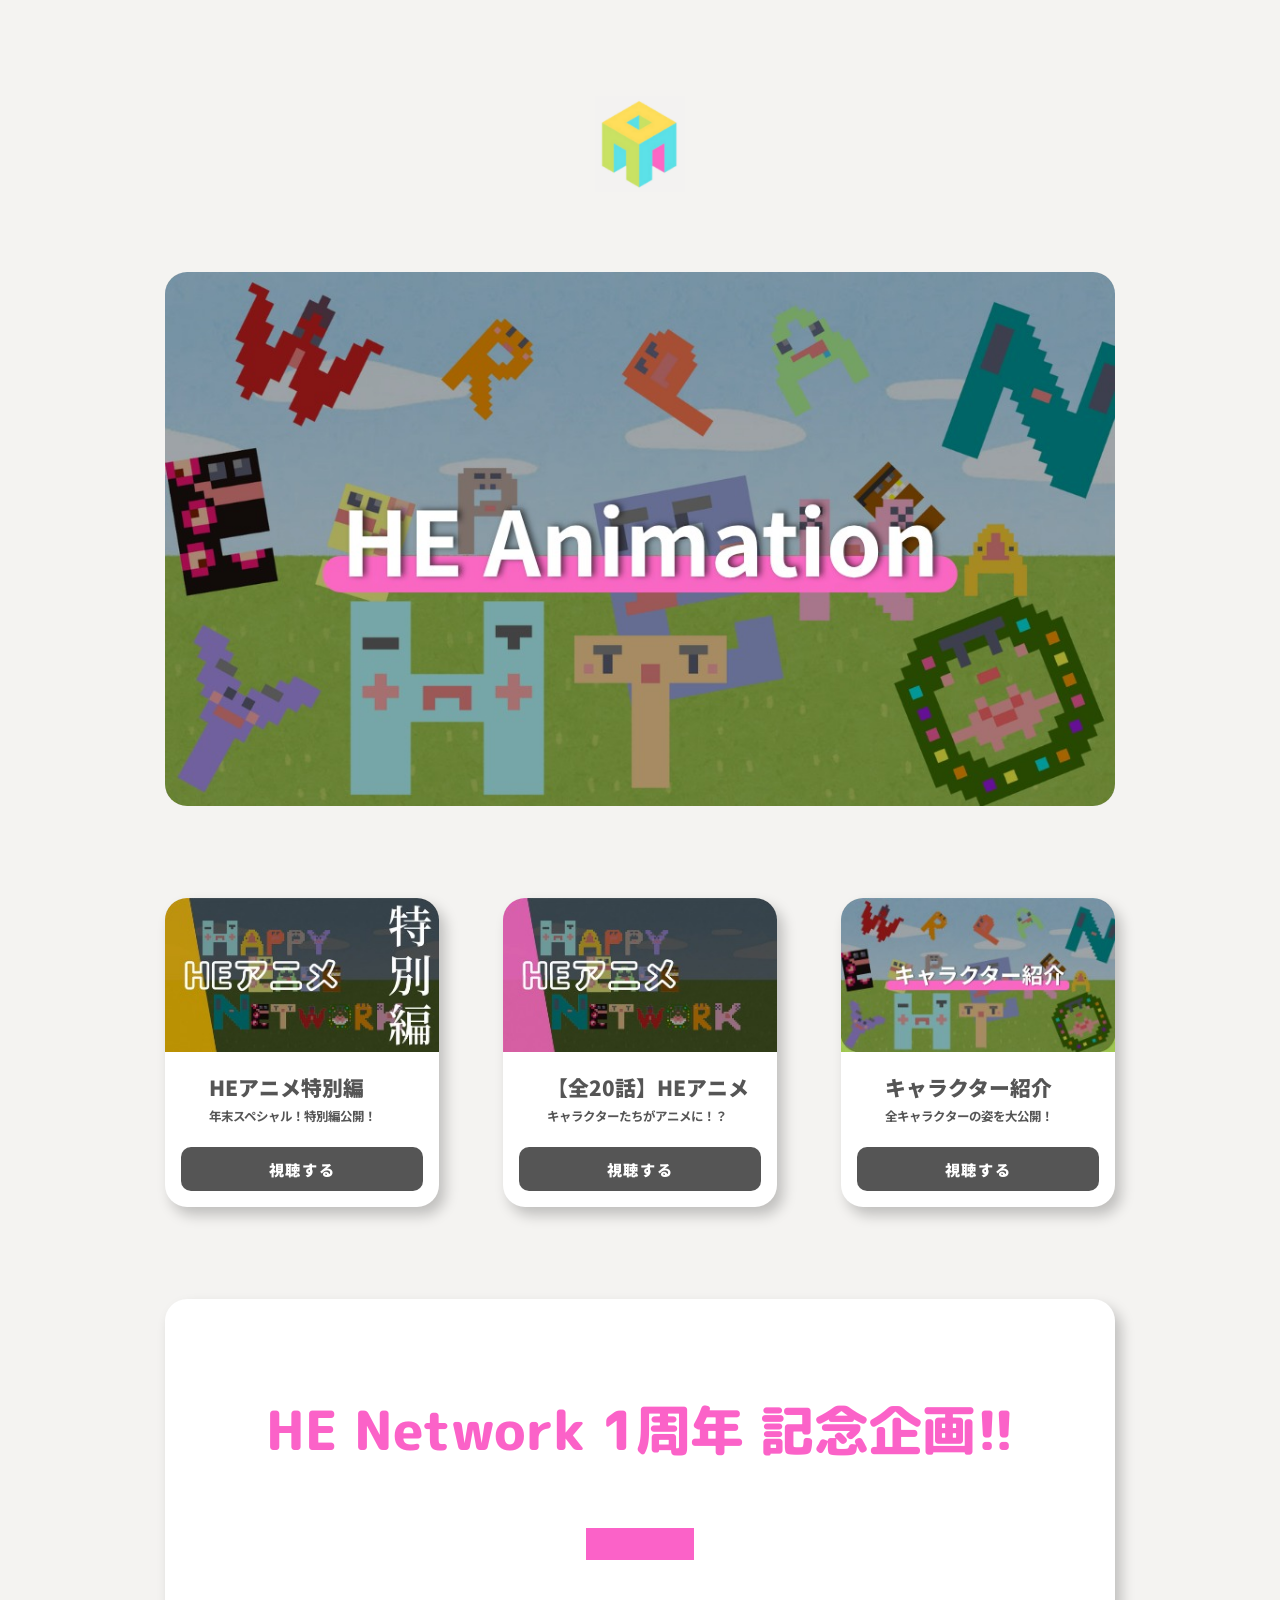
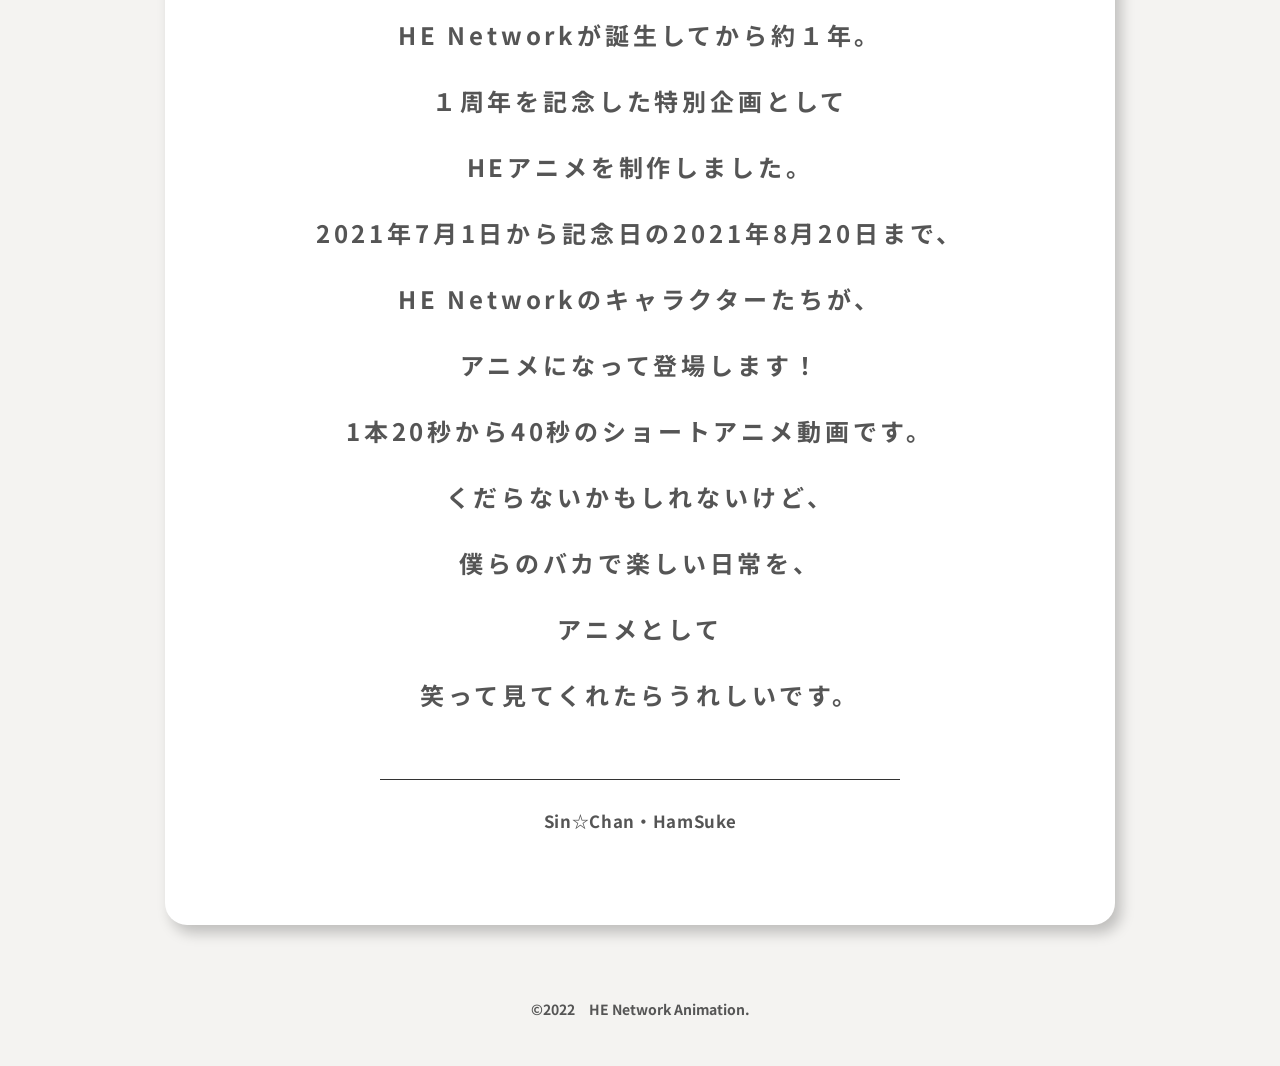
==== index.html @ 5e0a289a "Add files via upload" ====
<!DOCTYPE html>
<html lang="ja">
<head>
  <meta charset="UTF-8">
  <meta name="viewport" content="width=device-width, initial-scale=1">
  <title>HE Animation | HE Network</title>
  <meta name="description" content="HE Network 1周年記念企画「HEアニメ」。キャラクターたちがアニメになって登場します。">
  <link rel="preconnect" href="https://fonts.googleapis.com">
  <link rel="preconnect" href="https://fonts.gstatic.com" crossorigin>
  <link href="https://fonts.googleapis.com/css2?family=M+PLUS+Rounded+1c:wght@800&family=Noto+Sans+JP:wght@500;700;900&display=swap" rel="stylesheet">
  <link rel="stylesheet" href="css/style.css">
</head>
<body>
  <header class="site-header">
    <a href="#" aria-label="HE Network"><img class="logo" src="images/logo.png" alt="HE Network ロゴ"></a>
  </header>

  <main class="container">
    <section class="hero" aria-labelledby="hero-title">
      <img src="images/hero.jpg" alt="">
      <h1 id="hero-title" class="visually-hidden">HE Animation</h1>
    </section>

    <section class="cards" aria-label="動画一覧">
      <article class="card">
        <img src="images/card1.jpg" alt="HEアニメ特別編のサムネイル">
        <div class="card-body">
          <h2>HEアニメ特別編</h2>
          <p>年末スペシャル！特別編公開！</p>
          <a class="btn" href="#" data-title="HEアニメ特別編">視聴する</a>
        </div>
      </article>
      <article class="card">
        <img src="images/card2.jpg" alt="HEアニメ全20話のサムネイル">
        <div class="card-body">
          <h2>【全20話】HEアニメ</h2>
          <p>キャラクターたちがアニメに！？</p>
          <a class="btn" href="#" data-title="【全20話】HEアニメ">視聴する</a>
        </div>
      </article>
      <article class="card">
        <img src="images/card3.jpg" alt="キャラクター紹介のサムネイル">
        <div class="card-body">
          <h2>キャラクター紹介</h2>
          <p>全キャラクターの姿を大公開！</p>
          <a class="btn" href="characters.html" data-title="キャラクター紹介">視聴する</a>
        </div>
      </article>
    </section>

    <section class="about">
      <h2 class="about-title">HE Network 1周年 記念企画!!</h2>
      <div class="bar" aria-hidden="true"></div>
      <div class="about-text">
        <p>HE Networkが誕生してから約１年。</p>
        <p>１周年を記念した特別企画として</p>
        <p>HEアニメを制作しました。</p>
        <p>2021年7月1日から記念日の2021年8月20日まで、</p>
        <p>HE Networkのキャラクターたちが、</p>
        <p>アニメになって登場します！</p>
        <p>1本20秒から40秒のショートアニメ動画です。</p>
        <p>くだらないかもしれないけど、</p>
        <p>僕らのバカで楽しい日常を、</p>
        <p>アニメとして</p>
        <p>笑って見てくれたらうれしいです。</p>
      </div>
      <hr>
      <p class="credit">Sin☆Chan・HamSuke</p>
    </section>
  </main>

  <footer class="site-footer">
    <small>©2022　HE Network Animation.</small>
  </footer>

  <script src="js/main.js"></script>
</body>
</html>
---- css/style.css ----
:root{
  --bg:#f4f3f1;
  --pink:#fb62c8;
  --text:#555;
  --btn:#555;
  --radius:22px;
  --shadow:6px 8px 14px rgba(0,0,0,.22);
}
*,*::before,*::after{box-sizing:border-box}
html{scroll-behavior:smooth}
body{
  margin:0;background:var(--bg);color:var(--text);
  font-family:"Noto Sans JP",system-ui,sans-serif;font-weight:700;
  line-height:1.6;-webkit-font-smoothing:antialiased;
}
img{display:block;max-width:100%}
.visually-hidden{position:absolute;width:1px;height:1px;overflow:hidden;clip:rect(0 0 0 0);white-space:nowrap}

.site-header{padding:96px 0 0;text-align:center}
.logo{width:90px;height:auto;margin:0 auto}

.container{width:min(950px,100% - 40px);margin:0 auto}

/* Hero */
.hero{margin-top:80px;border-radius:var(--radius);overflow:hidden;animation:hero-in .9s cubic-bezier(.2,.7,.2,1) both}
.hero img{width:100%;height:auto}
@keyframes hero-in{from{opacity:0;transform:scale(.97)}to{opacity:1;transform:none}}

/* Cards */
.cards{display:grid;grid-template-columns:repeat(3,1fr);gap:64px;margin-top:92px}
.card{
  background:#fff;border-radius:var(--radius);overflow:hidden;
  box-shadow:var(--shadow);display:flex;flex-direction:column;
  transition:transform .25s ease,box-shadow .25s ease;
}
.card:hover{transform:translateY(-4px);box-shadow:8px 12px 18px rgba(0,0,0,.26)}
.card img{width:100%;aspect-ratio:292/164;object-fit:cover}
.card-body{padding:22px 16px 16px;display:flex;flex-direction:column;align-items:stretch;text-align:left;flex:1}
.card h2{margin:0 0 6px;padding-left:28px;text-align:left;font-size:1.3rem;font-weight:900;line-height:1.3;color:var(--text)}
.card p{margin:0 0 20px;padding-left:28px;text-align:left;font-size:.78rem;font-weight:700;color:var(--text)}
.btn{
  margin-top:auto;display:block;text-align:center;text-decoration:none;
  background:var(--btn);color:#fff;font-weight:900;font-size:.95rem;
  padding:10px 0;border-radius:10px;letter-spacing:.1em;transition:background .2s;
}
.btn:hover{background:var(--pink)}
.btn:focus-visible{outline:3px solid var(--pink);outline-offset:3px}

/* About */
.about{
  margin-top:92px;background:#fff;border-radius:var(--radius);
  box-shadow:var(--shadow);padding:96px 24px 90px;text-align:center;
}
.about-title{
  margin:0;font-family:"M PLUS Rounded 1c","Noto Sans JP",sans-serif;font-weight:800;
  font-size:clamp(1.6rem,5.4vw,3.4rem);color:var(--pink);line-height:1.3;
}
.bar{width:108px;height:32px;background:var(--pink);margin:62px auto 52px}
.about-text p{
  margin:0 0 .85em;font-size:clamp(.95rem,2.4vw,1.5rem);
  letter-spacing:.16em;line-height:1.9;color:var(--text);
}
.about hr{width:min(520px,80%);border:0;border-top:1.5px solid #333;margin:62px auto 28px}
.credit{margin:0;font-size:1.05rem;letter-spacing:.04em}

.site-footer{text-align:center;padding:70px 20px 44px;font-size:1.05rem;color:var(--text)}

.js .about-text p{opacity:0;transform:translateY(10px);transition:opacity .6s ease,transform .6s ease}
.js .about-text p.is-visible{opacity:1;transform:none}

@media (max-width:820px){
  .cards{grid-template-columns:1fr;gap:36px;max-width:420px;margin-inline:auto}
  .site-header{padding-top:56px}
  .hero{margin-top:48px}
  .about{padding:64px 16px 60px}
  .bar{margin:40px auto 36px}
}
@media (prefers-reduced-motion:reduce){
  *{animation:none!important;transition:none!important}
  .js .about-text p{opacity:1;transform:none}
}
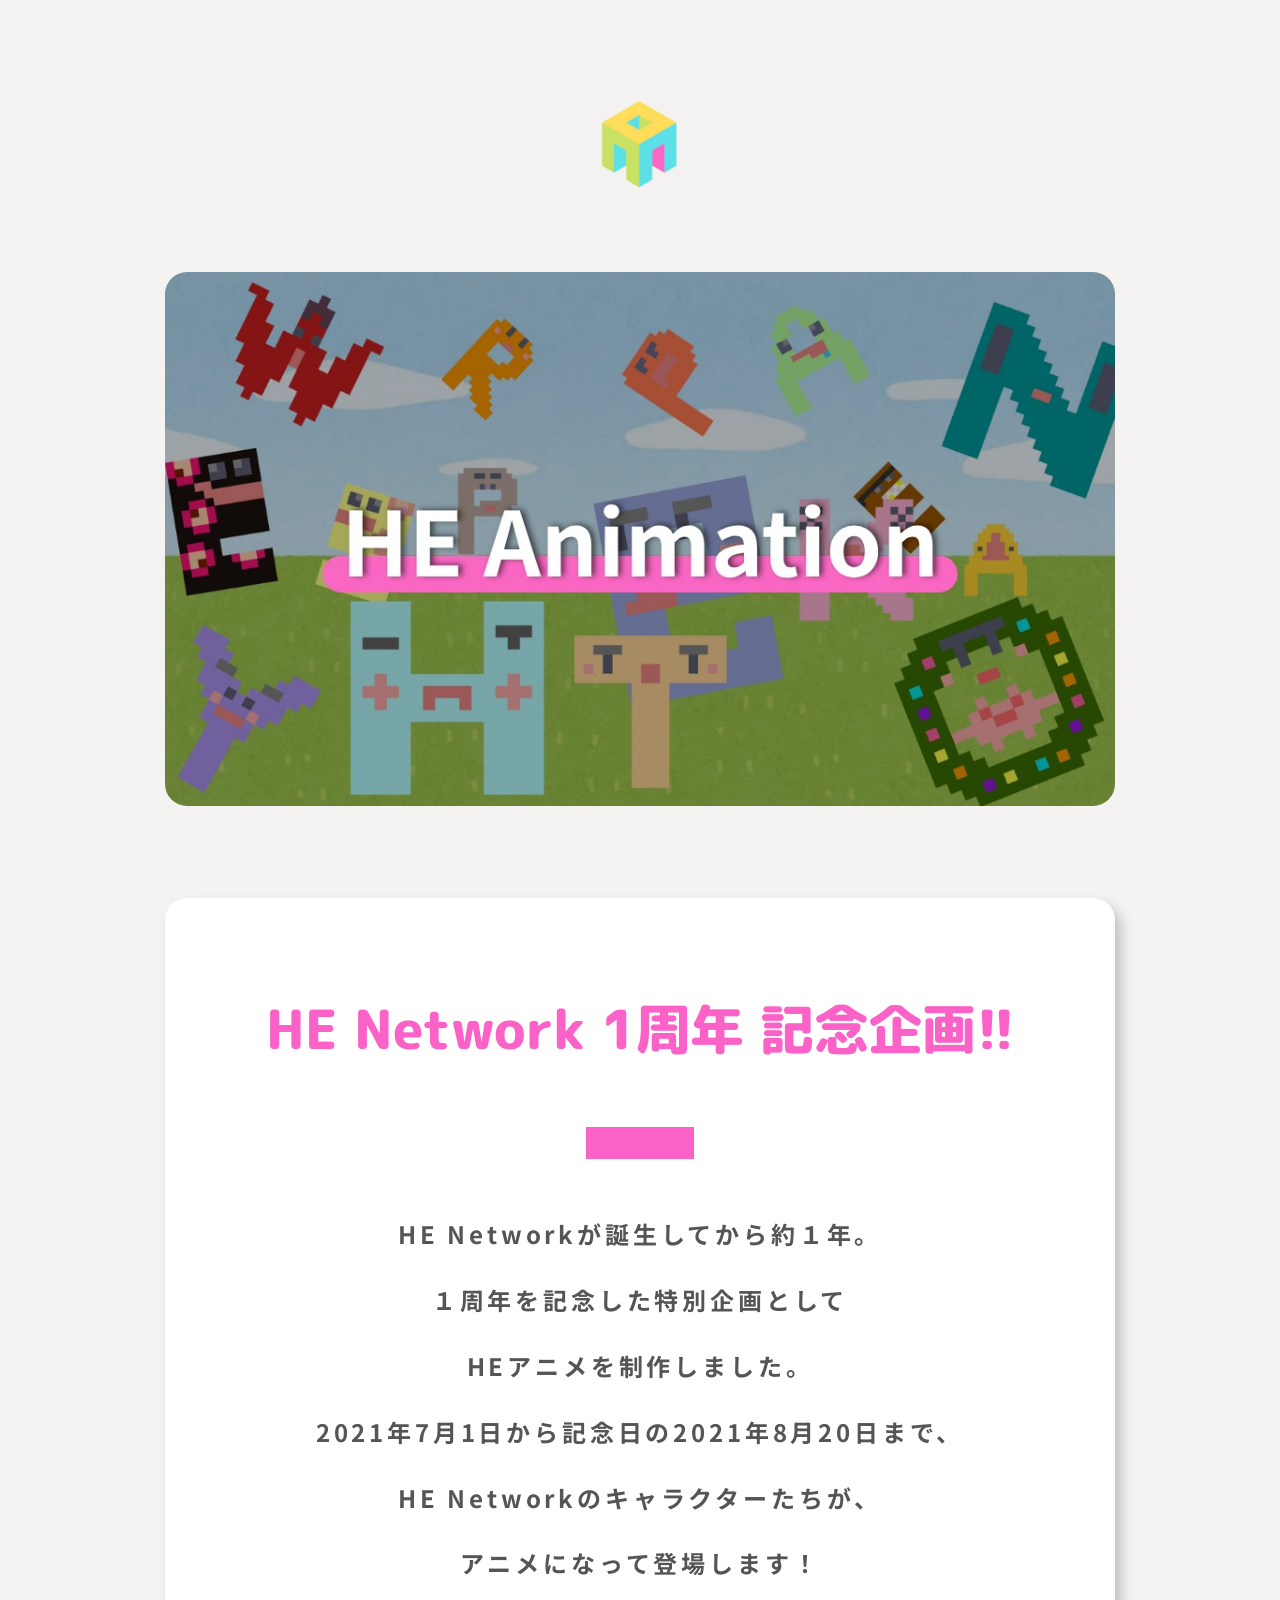
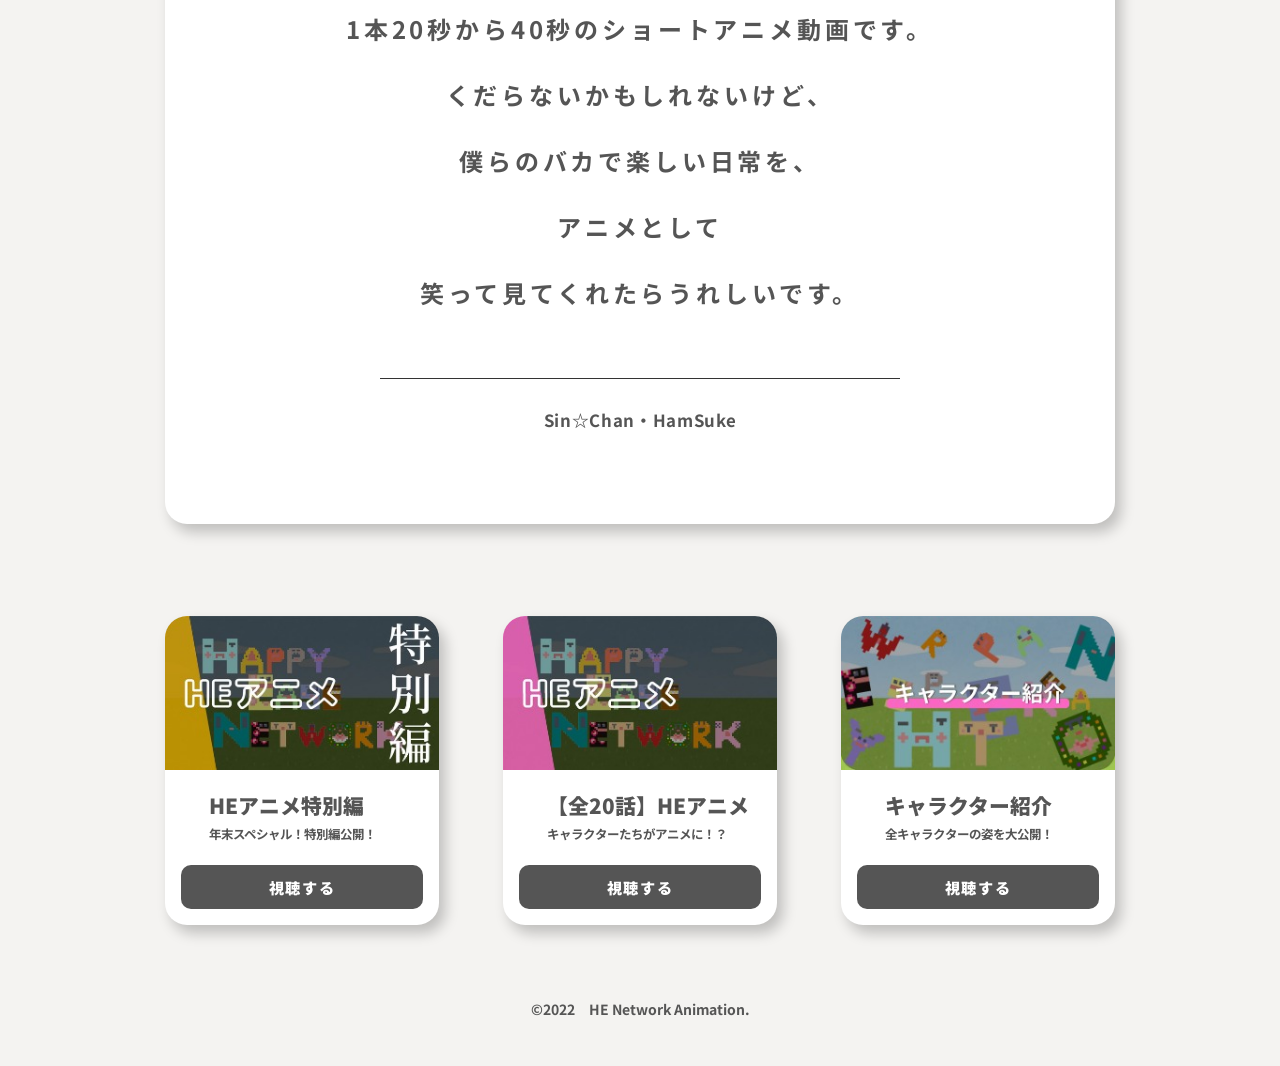
==== commit d6951d1e: "Update index.html" ====
--- a/index.html
+++ b/index.html
@@ -21,33 +21,6 @@
       <h1 id="hero-title" class="visually-hidden">HE Animation</h1>
     </section>
 
-    <section class="cards" aria-label="動画一覧">
-      <article class="card">
-        <img src="images/card1.jpg" alt="HEアニメ特別編のサムネイル">
-        <div class="card-body">
-          <h2>HEアニメ特別編</h2>
-          <p>年末スペシャル！特別編公開！</p>
-          <a class="btn" href="#" data-title="HEアニメ特別編">視聴する</a>
-        </div>
-      </article>
-      <article class="card">
-        <img src="images/card2.jpg" alt="HEアニメ全20話のサムネイル">
-        <div class="card-body">
-          <h2>【全20話】HEアニメ</h2>
-          <p>キャラクターたちがアニメに！？</p>
-          <a class="btn" href="#" data-title="【全20話】HEアニメ">視聴する</a>
-        </div>
-      </article>
-      <article class="card">
-        <img src="images/card3.jpg" alt="キャラクター紹介のサムネイル">
-        <div class="card-body">
-          <h2>キャラクター紹介</h2>
-          <p>全キャラクターの姿を大公開！</p>
-          <a class="btn" href="characters.html" data-title="キャラクター紹介">視聴する</a>
-        </div>
-      </article>
-    </section>
-
     <section class="about">
       <h2 class="about-title">HE Network 1周年 記念企画!!</h2>
       <div class="bar" aria-hidden="true"></div>
@@ -67,6 +40,33 @@
       <hr>
       <p class="credit">Sin☆Chan・HamSuke</p>
     </section>
+
+    <section class="cards" aria-label="動画一覧">
+      <article class="card">
+        <img src="images/card1.jpg" alt="HEアニメ特別編のサムネイル">
+        <div class="card-body">
+          <h2>HEアニメ特別編</h2>
+          <p>年末スペシャル！特別編公開！</p>
+          <a class="btn" href="https://youtu.be/dKN_GhXmoGU?si=6L3g3GA0Awj1n37a" data-title="HEアニメ特別編">視聴する</a>
+        </div>
+      </article>
+      <article class="card">
+        <img src="images/card2.jpg" alt="HEアニメ全20話のサムネイル">
+        <div class="card-body">
+          <h2>【全20話】HEアニメ</h2>
+          <p>キャラクターたちがアニメに！？</p>
+          <a class="btn" href="https://youtube.com/playlist?list=PL5tcr4RBLtSs_-3GNVwULtnllD87Gvn8i&si=54d86KNlcQ-pXpW1" data-title="【全20話】HEアニメ">視聴する</a>
+        </div>
+      </article>
+      <article class="card">
+        <img src="images/card3.jpg" alt="キャラクター紹介のサムネイル">
+        <div class="card-body">
+          <h2>キャラクター紹介</h2>
+          <p>全キャラクターの姿を大公開！</p>
+          <a class="btn" href="characters.html" data-title="キャラクター紹介">視聴する</a>
+        </div>
+      </article>
+    </section>
   </main>
 
   <footer class="site-footer">
